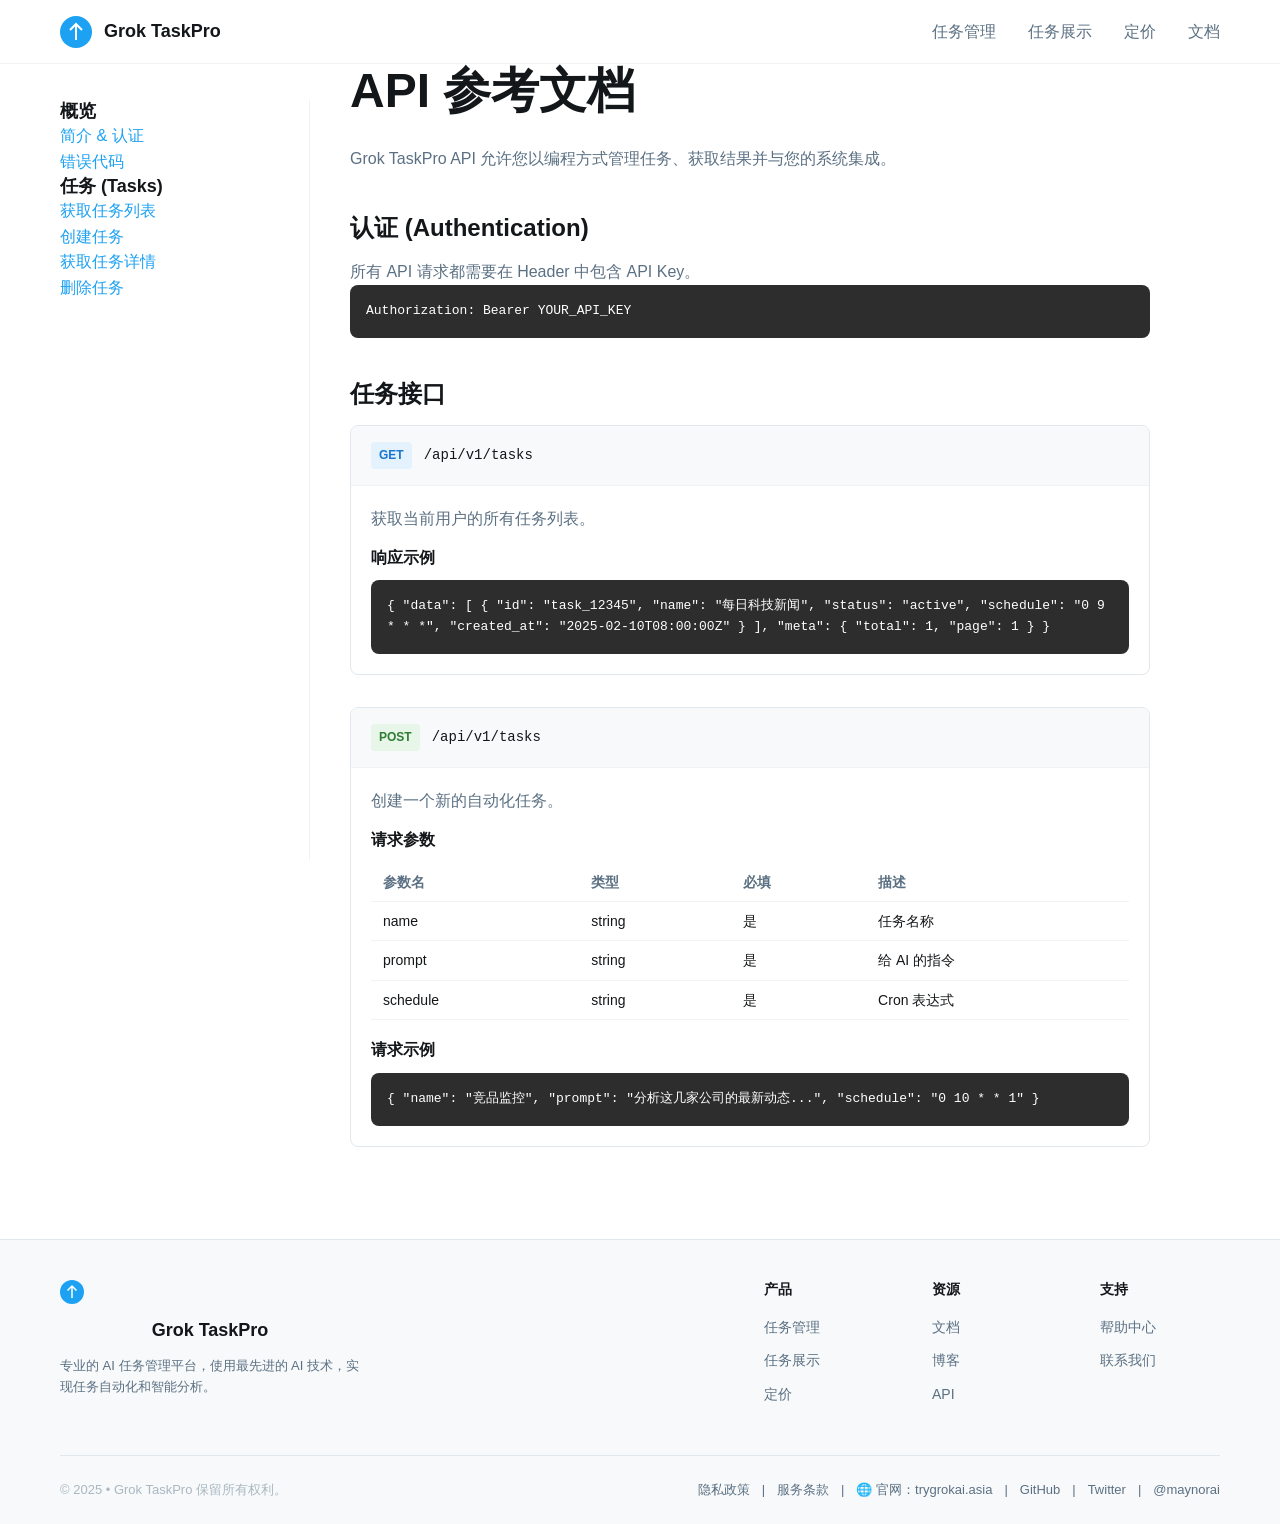
==== zh/api-docs.html @ 635ac15b "Initial commit: Grok TaskPro web platform Add complete frontend for AI-driven task automation platfo" ====
<!DOCTYPE html>
<html lang="zh">
<head>
    <meta charset="UTF-8">
    <meta name="viewport" content="width=device-width, initial-scale=1.0">
    <meta name="description" content="API 文档 - Grok TaskPro">
    <title>API 文档 | Grok TaskPro</title>
    <link rel="icon" type="image/svg+xml" href="/favicon.svg">
    <link rel="stylesheet" href="../styles.css">
    <style>
        .api-section {
            padding: 60px 0;
            background-color: var(--bg-primary);
            min-height: 80vh;
        }

        .api-container {
            display: flex;
            gap: 40px;
        }

        .api-sidebar {
            width: 250px;
            flex-shrink: 0;
            position: sticky;
            top: 100px;
            height: calc(100vh - 140px);
            overflow-y: auto;
            border-right: 1px solid var(--border-light);
            padding-right: 20px;
        }

        .api-content {
            flex: 1;
            max-width: 800px;
        }

        .endpoint-card {
            border: 1px solid var(--border-color);
            border-radius: var(--radius-md);
            margin-bottom: 32px;
            overflow: hidden;
        }

        .endpoint-header {
            background-color: var(--bg-secondary);
            padding: 16px 20px;
            display: flex;
            align-items: center;
            gap: 12px;
            border-bottom: 1px solid var(--border-light);
        }

        .method {
            font-size: 12px;
            font-weight: 700;
            padding: 4px 8px;
            border-radius: 4px;
            text-transform: uppercase;
        }

        .method.get { background-color: #e3f2fd; color: #1976d2; }
        .method.post { background-color: #e8f5e9; color: #2e7d32; }
        .method.delete { background-color: #ffebee; color: #c62828; }

        .path {
            font-family: monospace;
            font-size: 14px;
            color: var(--text-primary);
        }

        .endpoint-body {
            padding: 20px;
        }

        .endpoint-desc {
            margin-bottom: 16px;
            color: var(--text-secondary);
        }

        .param-table {
            width: 100%;
            border-collapse: collapse;
            margin-bottom: 20px;
        }

        .param-table th, .param-table td {
            text-align: left;
            padding: 8px 12px;
            border-bottom: 1px solid var(--border-light);
            font-size: 14px;
        }

        .param-table th {
            color: var(--text-secondary);
            font-weight: 600;
        }

        .code-block {
            background-color: #2d2d2d;
            color: #fff;
            padding: 16px;
            border-radius: var(--radius-md);
            font-family: monospace;
            font-size: 13px;
            overflow-x: auto;
        }

        h1 { margin-bottom: 24px; }
        h2 { margin-top: 40px; margin-bottom: 16px; font-size: 24px; }
        h3 { margin-bottom: 12px; font-size: 16px; }

        @media (max-width: 768px) {
            .api-container { flex-direction: column; }
            .api-sidebar { width: 100%; height: auto; border-right: none; border-bottom: 1px solid var(--border-light); padding-bottom: 20px; }
        }
    </style>
</head>
<body>
    <!-- Header -->
    <header class="header">
        <div class="container header-container">
            <a href="/zh" class="logo-link">
                <div class="logo">
                    <svg width="32" height="32" viewBox="0 0 32 32" fill="none">
                        <circle cx="16" cy="16" r="16" fill="#1DA1F2"/>
                        <path d="M16 8v16M10 14l6-6 6 6" stroke="white" stroke-width="2" stroke-cap="round"/>
                    </svg>
                    <span class="logo-text">Grok TaskPro</span>
                </div>
            </a>
            <button class="menu-btn" aria-label="菜单">
                <span></span>
                <span></span>
                <span></span>
            </button>
            <nav class="nav">
                <ul class="nav-list">
                    <li><a href="/zh/grok-tasks.html" class="nav-link">任务管理</a></li>
                    <li><a href="/zh/showcase.html" class="nav-link">任务展示</a></li>
                    <li><a href="/zh/pricing.html" class="nav-link">定价</a></li>
                    <li><a href="/zh/docs.html" class="nav-link">文档</a></li>
                </ul>
            </nav>
        </div>
    </header>

    <main>
        <section class="api-section">
            <div class="container api-container">
                <aside class="api-sidebar">
                    <div class="docs-menu-group">
                        <h4 class="docs-menu-title">概览</h4>
                        <ul class="docs-menu">
                            <li><a href="#" class="active">简介 & 认证</a></li>
                            <li><a href="#">错误代码</a></li>
                        </ul>
                    </div>
                    <div class="docs-menu-group">
                        <h4 class="docs-menu-title">任务 (Tasks)</h4>
                        <ul class="docs-menu">
                            <li><a href="#">获取任务列表</a></li>
                            <li><a href="#">创建任务</a></li>
                            <li><a href="#">获取任务详情</a></li>
                            <li><a href="#">删除任务</a></li>
                        </ul>
                    </div>
                </aside>

                <div class="api-content">
                    <h1>API 参考文档</h1>
                    <p>Grok TaskPro API 允许您以编程方式管理任务、获取结果并与您的系统集成。</p>

                    <h2>认证 (Authentication)</h2>
                    <p>所有 API 请求都需要在 Header 中包含 API Key。</p>
                    <div class="code-block">Authorization: Bearer YOUR_API_KEY</div>

                    <h2>任务接口</h2>

                    <!-- GET /tasks -->
                    <div class="endpoint-card">
                        <div class="endpoint-header">
                            <span class="method get">GET</span>
                            <span class="path">/api/v1/tasks</span>
                        </div>
                        <div class="endpoint-body">
                            <p class="endpoint-desc">获取当前用户的所有任务列表。</p>

                            <h3>响应示例</h3>
                            <div class="code-block">
{
  "data": [
    {
      "id": "task_12345",
      "name": "每日科技新闻",
      "status": "active",
      "schedule": "0 9 * * *",
      "created_at": "2025-02-10T08:00:00Z"
    }
  ],
  "meta": {
    "total": 1,
    "page": 1
  }
}
                            </div>
                        </div>
                    </div>

                    <!-- POST /tasks -->
                    <div class="endpoint-card">
                        <div class="endpoint-header">
                            <span class="method post">POST</span>
                            <span class="path">/api/v1/tasks</span>
                        </div>
                        <div class="endpoint-body">
                            <p class="endpoint-desc">创建一个新的自动化任务。</p>

                            <h3>请求参数</h3>
                            <table class="param-table">
                                <thead>
                                    <tr>
                                        <th>参数名</th>
                                        <th>类型</th>
                                        <th>必填</th>
                                        <th>描述</th>
                                    </tr>
                                </thead>
                                <tbody>
                                    <tr>
                                        <td>name</td>
                                        <td>string</td>
                                        <td>是</td>
                                        <td>任务名称</td>
                                    </tr>
                                    <tr>
                                        <td>prompt</td>
                                        <td>string</td>
                                        <td>是</td>
                                        <td>给 AI 的指令</td>
                                    </tr>
                                    <tr>
                                        <td>schedule</td>
                                        <td>string</td>
                                        <td>是</td>
                                        <td>Cron 表达式</td>
                                    </tr>
                                </tbody>
                            </table>

                            <h3>请求示例</h3>
                            <div class="code-block">
{
  "name": "竞品监控",
  "prompt": "分析这几家公司的最新动态...",
  "schedule": "0 10 * * 1"
}
                            </div>
                        </div>
                    </div>

                </div>
            </div>
        </section>
    </main>

    <!-- Footer -->
    <footer class="footer">
        <div class="container footer-container">
            <div class="footer-content">
                <div class="footer-logo">
                    <svg width="24" height="24" viewBox="0 0 32 32" fill="none">
                        <circle cx="16" cy="16" r="16" fill="#1DA1F2"/>
                        <path d="M16 8v16M10 14l6-6 6 6" stroke="white" stroke-width="2" stroke-cap="round"/>
                    </svg>
                    <span>Grok TaskPro</span>
                    <p>专业的 AI 任务管理平台，使用最先进的 AI 技术，实现任务自动化和智能分析。</p>
                </div>

                <div class="footer-links">
                    <div class="footer-links-group">
                        <h4 class="footer-links-title">产品</h4>
                        <ul class="footer-links-list">
                            <li><a href="/zh/grok-tasks.html">任务管理</a></li>
                            <li><a href="/zh/showcase.html">任务展示</a></li>
                            <li><a href="/zh/pricing.html">定价</a></li>
                        </ul>
                    </div>

                    <div class="footer-links-group">
                        <h4 class="footer-links-title">资源</h4>
                        <ul class="footer-links-list">
                            <li><a href="/zh/docs.html">文档</a></li>
                            <li><a href="/zh/posts.html">博客</a></li>
                            <li><a href="/zh/api-docs.html">API</a></li>
                        </ul>
                    </div>

                    <div class="footer-links-group">
                        <h4 class="footer-links-title">支持</h4>
                        <ul class="footer-links-list">
                            <li><a href="/zh/help.html">帮助中心</a></li>
                            <li><a href="/zh/contact.html">联系我们</a></li>
                        </ul>
                    </div>
                </div>
            </div>

            <div class="footer-bottom">
                <p>© 2025 • Grok TaskPro 保留所有权利。</p>
                <div class="footer-bottom-links">
                    <a href="https://trygrokai.asia/privacy-policy">隐私政策</a>
                    <span>|</span>
                    <a href="https://trygrokai.asia/terms-of-service">服务条款</a>
                    <span>|</span>
                    <a href="https://trygrokai.asia/">🌐 官网：trygrokai.asia</a>
                    <span>|</span>
                    <a href="https://github.com/xianyu110/grok-task" target="_blank">GitHub</a>
                    <span>|</span>
                    <a href="https://x.com/Nikitka_aktikiN" target="_blank">Twitter</a>
                    <span>|</span>
                    <a href="https://link3.cc/maynorai" target="_blank">@maynorai</a>
                </div>
            </div>
        </div>
    </footer>

    <script src="../script.js"></script>
</body>
</html>
---- styles.css ----
/* ===== CSS Variables ===== */
:root {
    --primary-color: #1DA1F2;
    --primary-dark: #0a8cd8;
    --primary-light: #e8f5fe;
    --secondary-color: #14171a;
    --text-primary: #14171a;
    --text-secondary: #5b7083;
    --text-muted: #aab8c2;
    --bg-primary: #ffffff;
    --bg-secondary: #f7f9fa;
    --bg-tertiary: #eef1f3;
    --border-color: #e1e8ed;
    --border-light: #eff3f4;
    --success-color: #17bf63;
    --warning-color: #ffad1f;
    --danger-color: #e0245e;
    --shadow-sm: 0 1px 3px rgba(0, 0, 0, 0.08);
    --shadow-md: 0 4px 12px rgba(0, 0, 0, 0.1);
    --shadow-lg: 0 8px 24px rgba(0, 0, 0, 0.12);
    --radius-sm: 4px;
    --radius-md: 8px;
    --radius-lg: 12px;
    --radius-xl: 16px;
    --font-family: -apple-system, BlinkMacSystemFont, "Segoe UI", Roboto, "Helvetica Neue", Arial, sans-serif;
    --max-width: 1200px;
    --header-height: 64px;
}

/* ===== Reset & Base ===== */
* {
    margin: 0;
    padding: 0;
    box-sizing: border-box;
}

html {
    scroll-behavior: smooth;
}

body {
    font-family: var(--font-family);
    color: var(--text-primary);
    background-color: var(--bg-primary);
    line-height: 1.6;
}

.container {
    width: 100%;
    max-width: var(--max-width);
    margin: 0 auto;
    padding: 0 20px;
}

/* ===== Typography ===== */
h1, h2, h3, h4, h5, h6 {
    font-weight: 700;
    line-height: 1.3;
}

h1 { font-size: 48px; }
h2 { font-size: 36px; }
h3 { font-size: 24px; }
h4 { font-size: 18px; }
h5 { font-size: 16px; }
h6 { font-size: 14px; }

p {
    color: var(--text-secondary);
}

a {
    color: var(--primary-color);
    text-decoration: none;
    transition: color 0.2s;
}

a:hover {
    color: var(--primary-dark);
}

/* ===== Button Styles ===== */
.btn {
    display: inline-flex;
    align-items: center;
    justify-content: center;
    padding: 10px 24px;
    font-size: 15px;
    font-weight: 600;
    border-radius: var(--radius-md);
    border: none;
    cursor: pointer;
    transition: all 0.2s;
    text-decoration: none;
}

.btn-primary {
    background-color: var(--primary-color);
    color: white;
}

.btn-primary:hover {
    background-color: var(--primary-dark);
    color: white;
}

.btn-primary:disabled {
    background-color: var(--text-muted);
    cursor: not-allowed;
}

.btn-outline {
    background-color: transparent;
    color: var(--primary-color);
    border: 2px solid var(--primary-color);
}

.btn-outline:hover {
    background-color: var(--primary-light);
    color: var(--primary-dark);
}

/* Button link styles for hero section */
.btn-primary-link,
.btn-outline-link {
    text-decoration: none;
    display: inline-block;
}

.btn-primary-link button {
    background-color: var(--primary-color);
    color: white;
    padding: 12px 28px;
    font-size: 16px;
    font-weight: 600;
    border: none;
    border-radius: var(--radius-md);
    cursor: pointer;
    transition: background-color 0.2s;
}

.btn-primary-link button:hover {
    background-color: var(--primary-dark);
}

.btn-outline-link button {
    background-color: transparent;
    color: var(--primary-color);
    padding: 12px 28px;
    font-size: 16px;
    font-weight: 600;
    border: 2px solid var(--primary-color);
    border-radius: var(--radius-md);
    cursor: pointer;
    transition: background-color 0.2s, color 0.2s;
}

.btn-outline-link button:hover {
    background-color: var(--primary-light);
    color: var(--primary-dark);
}

.btn-sm {
    padding: 6px 14px;
    font-size: 14px;
}

.btn-block {
    width: 100%;
}

.btn-execute {
    background-color: var(--success-color);
    color: white;
}

.btn-execute:hover {
    background-color: #149e52;
}

.btn-edit {
    background-color: var(--primary-color);
    color: white;
}

.btn-edit:hover {
    background-color: var(--primary-dark);
}

.btn-history {
    background-color: var(--warning-color);
    color: white;
}

.btn-history:hover {
    background-color: #e6a01c;
}

.btn-more {
    background-color: var(--bg-tertiary);
    color: var(--text-secondary);
}

.btn-more:hover {
    background-color: var(--border-color);
}

.btn-page {
    padding: 6px 16px;
    background-color: var(--bg-secondary);
    color: var(--text-secondary);
    border: 1px solid var(--border-color);
}

.btn-page:hover:not(:disabled) {
    background-color: var(--bg-tertiary);
    color: var(--text-primary);
}

.btn-page:disabled {
    opacity: 0.5;
    cursor: not-allowed;
}

/* ===== Header ===== */
.header {
    position: fixed;
    top: 0;
    left: 0;
    right: 0;
    height: var(--header-height);
    background-color: var(--bg-primary);
    border-bottom: 1px solid var(--border-light);
    z-index: 1000;
}

.header-container {
    display: flex;
    align-items: center;
    justify-content: space-between;
    height: 100%;
}

.logo-link {
    display: flex;
    align-items: center;
}

.logo {
    display: flex;
    align-items: center;
    gap: 12px;
}

.logo-text {
    font-size: 18px;
    font-weight: 700;
    color: var(--text-primary);
}

.menu-btn {
    display: none;
    flex-direction: column;
    gap: 5px;
    background: none;
    border: none;
    cursor: pointer;
    padding: 5px;
}

.menu-btn span {
    width: 20px;
    height: 2px;
    background-color: var(--text-primary);
    transition: all 0.3s;
}

.nav {
    display: flex;
}

.nav-list {
    display: flex;
    list-style: none;
    gap: 32px;
}

.nav-link {
    color: var(--text-secondary);
    font-weight: 500;
    transition: color 0.2s;
}

.nav-link:hover {
    color: var(--primary-color);
}

/* ===== Hero Section ===== */
.hero {
    padding-top: calc(var(--header-height) + 60px);
    padding-bottom: 80px;
    background: linear-gradient(180deg, var(--bg-secondary) 0%, var(--bg-primary) 100%);
}

.hero-container {
    text-align: center;
}

.hero-title {
    font-size: 56px;
    margin-bottom: 24px;
    color: var(--text-primary);
}

.hero-subtitle {
    font-size: 18px;
    color: var(--text-secondary);
    max-width: 700px;
    margin: 0 auto 32px;
}

.hero-buttons {
    display: flex;
    gap: 16px;
    justify-content: center;
    margin-bottom: 60px;
}

/* ===== Feature Cards (Hero) ===== */
.hero-features {
    display: grid;
    grid-template-columns: repeat(3, 1fr);
    gap: 24px;
    margin-bottom: 48px;
}

.feature-card {
    background-color: var(--bg-primary);
    padding: 24px;
    border-radius: var(--radius-lg);
    box-shadow: var(--shadow-sm);
    text-align: left;
}

.feature-icon {
    font-size: 32px;
    margin-bottom: 12px;
}

.feature-title {
    font-size: 18px;
    margin-bottom: 8px;
    color: var(--text-primary);
}

.feature-desc {
    color: var(--text-secondary);
    font-size: 14px;
}

/* ===== Guest Notice ===== */
.guest-notice {
    display: inline-flex;
    align-items: center;
    gap: 8px;
    padding: 12px 20px;
    background-color: var(--primary-light);
    color: var(--text-primary);
    border-radius: var(--radius-md);
    margin-bottom: 24px;
    font-size: 14px;
}

.guest-notice-text {
    color: var(--text-primary);
}

.remaining-count {
    font-weight: 700;
    font-size: 18px;
    color: var(--primary-color);
    margin: 0 4px;
}

.guest-notice-link {
    color: var(--primary-color);
    text-decoration: none;
    font-weight: 600;
    margin-left: 4px;
}

.guest-notice-link:hover {
    text-decoration: underline;
    color: var(--primary-dark);
}

/* Legacy guest notice styles - kept for compatibility */
.guest-text {
    color: white;
}

.guest-count {
    font-weight: 700;
    font-size: 18px;
}

.auth-link {
    color: white;
    text-decoration: underline;
    margin-left: 8px;
}

/* ===== Task Form Section ===== */
.task-form-section,
.task-list-section {
    background-color: var(--bg-primary);
    border-radius: var(--radius-lg);
    padding: 32px;
    box-shadow: var(--shadow-md);
    margin-bottom: 48px;
}

.section-title {
    font-size: 28px;
    margin-bottom: 12px;
    color: var(--text-primary);
}

.section-desc {
    color: var(--text-secondary);
    margin-bottom: 24px;
}

/* ===== Page Header ===== */
.page-header {
    display: flex;
    align-items: center;
    justify-content: space-between;
    margin-bottom: 24px;
    flex-wrap: wrap;
    gap: 16px;
}

.page-title {
    font-size: 28px;
    font-weight: 600;
    color: var(--text-primary);
    margin: 0;
}

.header-actions {
    display: flex;
    align-items: center;
    gap: 16px;
}

.task-count {
    font-size: 16px;
    color: var(--text-secondary);
    font-weight: 500;
}

/* ===== Form Styles ===== */
.task-form {
    display: flex;
    flex-direction: column;
    gap: 20px;
}

.form-group {
    display: flex;
    flex-direction: column;
    gap: 8px;
}

.form-group label {
    font-weight: 500;
    font-size: 14px;
    color: var(--text-primary);
}

.required {
    color: var(--danger-color);
}

.form-group input[type="text"],
.form-group select,
.form-group textarea {
    padding: 12px 16px;
    border: 1px solid var(--border-color);
    border-radius: var(--radius-md);
    font-size: 15px;
    font-family: inherit;
    transition: border-color 0.2s;
}

.form-group input[type="text"]:focus,
.form-group select:focus,
.form-group textarea:focus {
    outline: none;
    border-color: var(--primary-color);
}

.form-group input[type="text"].invalid,
.form-group textarea.invalid {
    border-color: var(--danger-color);
}

.select-wrapper {
    position: relative;
}

.select-wrapper::after {
    content: '▼';
    position: absolute;
    right: 16px;
    top: 50%;
    transform: translateY(-50%);
    font-size: 10px;
    color: var(--text-muted);
    pointer-events: none;
}

.form-group select {
    appearance: none;
    width: 100%;
    cursor: pointer;
}

.prompt-wrapper {
    position: relative;
}

.prompt-wrapper textarea {
    width: 100%;
    resize: vertical;
    min-height: 120px;
}

.btn-optimize {
    position: absolute;
    top: 8px;
    right: 8px;
    padding: 6px 12px;
    font-size: 12px;
    background-color: var(--primary-light);
    color: var(--primary-color);
    border: none;
    border-radius: var(--radius-sm);
    cursor: pointer;
}

.btn-optimize:hover:not(:disabled) {
    background-color: #d6eafa;
}

.btn-optimize:disabled {
    opacity: 0.5;
    cursor: not-allowed;
}

.form-hint {
    font-size: 12px;
    color: var(--text-muted);
    margin-top: 4px;
}

.form-actions {
    display: flex;
    justify-content: flex-end;
}

.form-bottom-actions {
    display: flex;
    gap: 12px;
    justify-content: flex-end;
    margin-top: 8px;
}

.loading-indicator {
    text-align: center;
    color: var(--text-secondary);
    font-size: 14px;
    padding: 20px;
}

/* ===== Showcase Section ===== */
.showcase-section {
    padding: 80px 0;
    background-color: var(--bg-secondary);
    text-align: center;
}

.showcase-section .section-desc {
    max-width: 600px;
    margin: 0 auto 24px;
}

/* Showcase Grid */
.showcase-grid {
    display: grid;
    grid-template-columns: repeat(auto-fill, minmax(320px, 1fr));
    gap: 24px;
    margin-top: 32px;
}

/* Showcase Loading */
.showcase-loading {
    display: flex;
    flex-direction: column;
    align-items: center;
    justify-content: center;
    padding: 60px 40px;
    color: var(--text-secondary);
}

.loading-spinner {
    width: 40px;
    height: 40px;
    border: 3px solid var(--border-color);
    border-top-color: var(--primary-color);
    border-radius: 50%;
    animation: spin 1s linear infinite;
    margin-bottom: 16px;
}

@keyframes spin {
    to { transform: rotate(360deg); }
}

.showcase-loading p {
    margin: 0;
}

/* Showcase Cards */
.showcase-card {
    background-color: var(--bg-primary);
    border-radius: var(--radius-lg);
    padding: 20px;
    box-shadow: var(--shadow-sm);
    text-align: left;
    transition: transform 0.2s, box-shadow 0.2s;
}

.showcase-card:hover {
    transform: translateY(-4px);
    box-shadow: var(--shadow-md);
}

.showcase-header {
    display: flex;
    justify-content: space-between;
    align-items: center;
    margin-bottom: 16px;
}

.showcase-user {
    display: flex;
    align-items: center;
    gap: 12px;
}

.user-avatar {
    width: 36px;
    height: 36px;
    background: linear-gradient(135deg, var(--primary-color), var(--accent-color));
    border-radius: 50%;
}

.user-info {
    display: flex;
    flex-direction: column;
}

.user-name {
    font-size: 14px;
    font-weight: 500;
    color: var(--text-primary);
}

.task-date {
    font-size: 12px;
    color: var(--text-muted);
}

.task-template {
    font-size: 12px;
    padding: 4px 10px;
    background-color: var(--bg-secondary);
    color: var(--text-secondary);
    border-radius: 12px;
}

.showcase-title {
    font-size: 16px;
    font-weight: 600;
    margin: 0 0 12px 0;
    color: var(--text-primary);
    line-height: 1.5;
}

.showcase-preview {
    font-size: 14px;
    color: var(--text-secondary);
    line-height: 1.6;
    margin: 0 0 16px 0;
    display: -webkit-box;
    -webkit-line-clamp: 3;
    -webkit-box-orient: vertical;
    overflow: hidden;
}

.showcase-tags {
    display: flex;
    flex-wrap: wrap;
    gap: 8px;
    margin: 16px 0;
}

.tag {
    font-size: 12px;
    padding: 4px 10px;
    background-color: var(--primary-light);
    color: var(--primary-color);
    border-radius: 12px;
}

.showcase-footer {
    display: flex;
    justify-content: space-between;
    align-items: center;
    padding-top: 16px;
    border-top: 1px solid var(--border-light);
    margin-top: 16px;
}

.view-count {
    font-size: 12px;
    color: var(--text-muted);
}

.btn-link {
    font-size: 14px;
    color: var(--primary-color);
    text-decoration: none;
    font-weight: 500;
    transition: opacity 0.2s;
}

.btn-link:hover {
    opacity: 0.8;
    text-decoration: underline;
}

/* Showcase Empty */
.showcase-empty {
    text-align: center;
    padding: 60px 40px;
}

.empty-icon {
    font-size: 48px;
    margin-bottom: 16px;
}

.showcase-empty h3 {
    margin: 0 0 8px 0;
    color: var(--text-primary);
}

.showcase-empty p {
    color: var(--text-secondary);
    margin: 0 0 24px 0;
}

/* ===== Task List ===== */
.task-list-header {
    display: flex;
    justify-content: space-between;
    align-items: center;
    margin-bottom: 24px;
}

.task-count {
    color: var(--text-secondary);
    font-weight: normal;
}

.task-list-info {
    display: flex;
    gap: 20px;
    font-size: 13px;
    color: var(--text-secondary);
}

/* ===== Task Filters ===== */
.task-filters {
    display: flex;
    justify-content: space-between;
    align-items: center;
    margin-bottom: 24px;
    flex-wrap: wrap;
    gap: 16px;
}

.search-box input {
    min-width: 300px;
    flex: 1;
    padding: 10px 14px;
    font-size: 14px;
}

.filter-selects {
    display: flex;
    gap: 8px;
}

.filter-selects select {
    min-width: 140px;
}

/* ===== Task Status Summary ===== */
.task-status-summary {
    display: flex;
    gap: 24px;
    margin-bottom: 16px;
    font-size: 14px;
    color: var(--text-secondary);
    padding: 12px 16px;
    background-color: var(--bg-secondary);
    border-radius: var(--radius-md);
}

.task-status-summary strong {
    color: var(--text-primary);
}

/* ===== Task List Table ===== */
.task-list-table {
    background-color: var(--bg-primary);
    border-radius: var(--radius-lg);
    overflow: hidden;
    border: 1px solid var(--border-light);
}

.task-table-header {
    display: flex;
    align-items: center;
    padding: 16px;
    background-color: var(--bg-secondary);
    border-bottom: 1px solid var(--border-light);
}

.task-checkbox {
    display: flex;
    align-items: center;
    gap: 8px;
    font-size: 14px;
    cursor: pointer;
}

.task-checkbox input[type="checkbox"] {
    width: 18px;
    height: 18px;
    cursor: pointer;
}

.task-list {
    display: flex;
    flex-direction: column;
}

.task-row {
    display: grid;
    grid-template-columns: 40px 2fr 80px 120px 360px;
    align-items: center;
    gap: 16px;
    padding: 16px;
    border-bottom: 1px solid var(--border-light);
    transition: background-color 0.2s;
}

.task-row:last-child {
    border-bottom: none;
}

.task-row:hover {
    background-color: var(--bg-secondary);
}

.task-row-checkbox input[type="checkbox"] {
    width: 18px;
    height: 18px;
    cursor: pointer;
}

.task-name {
    font-size: 14px;
    font-weight: 600;
    color: var(--text-primary);
    margin: 0 0 4px 0;
}

.task-desc {
    font-size: 12px;
    color: var(--text-secondary);
    margin: 0;
}

.task-cron {
    font-size: 12px;
    color: var(--text-muted);
    font-family: 'Courier New', monospace;
    background-color: var(--bg-secondary);
    padding: 4px 8px;
    border-radius: var(--radius-sm);
}

.task-actions {
    display: flex;
    gap: 6px;
}

.task-actions .btn {
    padding: 6px 12px;
    font-size: 12px;
    border: 1px solid var(--border-color);
    background-color: transparent;
    color: var(--text-secondary);
    border-radius: var(--radius-sm);
    cursor: pointer;
    transition: all 0.2s;
}

.task-actions .btn-execute {
    background-color: var(--primary-color);
    color: white;
    border-color: var(--primary-color);
}

.task-actions .btn-execute:hover {
    background-color: var(--primary-dark);
    border-color: var(--primary-dark);
}

.task-actions .btn:hover:not(.btn-execute) {
    background-color: var(--bg-primary);
    color: var(--text-primary);
}

.task-actions .btn-more {
    width: 32px;
    padding: 6px;
    font-size: 16px;
}

/* ===== Pagination Controls ===== */
.pagination-controls {
    display: flex;
    justify-content: space-between;
    align-items: center;
    margin-top: 20px;
    padding-top: 20px;
    border-top: 1px solid var(--border-light);
}

.items-per-page {
    display: flex;
    align-items: center;
    gap: 8px;
    font-size: 14px;
    color: var(--text-secondary);
}

.items-per-page select {
    padding: 6px 12px;
    font-size: 14px;
    border: 1px solid var(--border-color);
    background-color: var(--bg-primary);
    border-radius: var(--radius-sm);
    cursor: pointer;
}

.items-per-page strong {
    color: var(--text-primary);
}

.pagination-buttons {
    display: flex;
    align-items: center;
    gap: 12px;
}

.page-info {
    font-size: 14px;
    color: var(--text-secondary);
}

.page-info strong {
    color: var(--text-primary);
}

.page-btn {
    padding: 8px 16px;
    border: 1px solid var(--border-color);
    background-color: var(--bg-primary);
    color: var(--text-primary);
    border-radius: var(--radius-sm);
    font-size: 14px;
    cursor: pointer;
    transition: all 0.2s;
}

.page-btn:hover:not(:disabled) {
    background-color: var(--primary-color);
    color: white;
    border-color: var(--primary-color);
}

.page-btn:disabled {
    opacity: 0.4;
    cursor: not-allowed;
}

/* ===== Legacy Task Item Styles (kept for compatibility) ===== */
.task-item {
    display: flex;
    align-items: center;
    padding: 20px;
    border-bottom: 1px solid var(--border-light);
}

.task-item:last-child {
    border-bottom: none;
}

.task-checkbox {
    padding-right: 16px;
}

.task-checkbox input {
    width: 18px;
    height: 18px;
    cursor: pointer;
}

.task-info {
    flex: 1;
    padding-right: 20px;
}

.task-name {
    font-size: 16px;
    font-weight: 600;
    margin-bottom: 4px;
    color: var(--text-primary);
}

.task-desc {
    font-size: 13px;
    color: var(--text-secondary);
    margin-bottom: 8px;
}

/* ===== Legacy Pagination (kept for compatibility) ===== */
.pagination-legacy {
    display: flex;
    justify-content: space-between;
    align-items: center;
    margin-top: 20px;
    padding-top: 20px;
    border-top: 1px solid var(--border-light);
}

.pagination-info {
    font-size: 14px;
    color: var(--text-secondary);
}

.pagination-buttons {
    display: flex;
    align-items: center;
    gap: 8px;
}

.page-info {
    font-size: 14px;
    color: var(--text-secondary);
}

/* ===== Features Section ===== */
.features-section {
    padding: 80px 0;
    background-color: var(--bg-primary);
}

.features-section .container {
    text-align: center;
}

.features-grid {
    display: grid;
    grid-template-columns: repeat(3, 1fr);
    gap: 32px;
    margin-top: 48px;
}

.feature-item {
    text-align: left;
    padding: 24px;
    background-color: var(--bg-secondary);
    border-radius: var(--radius-lg);
}

.feature-large-icon {
    font-size: 40px;
    margin-bottom: 16px;
}

.feature-item-title {
    font-size: 20px;
    margin-bottom: 12px;
    color: var(--text-primary);
}

.feature-item-desc {
    color: var(--text-secondary);
    font-size: 14px;
    line-height: 1.7;
}

/* ===== Why Choose Section ===== */
.why-choose-section {
    padding: 80px 0;
    background: linear-gradient(135deg, var(--primary-color) 0%, var(--primary-dark) 100%);
    color: white;
}

.why-choose-section .section-title,
.why-choose-section .section-desc {
    color: white;
}

.why-choose-section .section-desc {
    opacity: 0.9;
}

.why-choose-grid {
    display: grid;
    grid-template-columns: repeat(3, 1fr);
    gap: 40px;
    margin-top: 48px;
}

.why-choose-item {
    text-align: center;
}

.why-title {
    font-size: 24px;
    font-weight: 700;
    margin-bottom: 8px;
}

.why-desc {
    font-size: 14px;
    opacity: 0.9;
}

/* ===== Pricing Section ===== */
.pricing-section {
    padding: 60px 0;
    background-color: var(--bg-secondary);
}

.pricing-section .container {
    text-align: center;
}

.pricing-section .section-desc {
    max-width: 600px;
    margin: 0 auto 32px;
}

/* Billing Toggle */
.billing-toggle {
    display: flex;
    justify-content: center;
    gap: 8px;
    margin: 32px 0 48px;
    flex-wrap: wrap;
}

.billing-option {
    position: relative;
}

.billing-option input[type="radio"] {
    display: none;
}

.billing-label {
    display: flex;
    flex-direction: column;
    align-items: center;
    padding: 16px 20px;
    border: 2px solid var(--border-color);
    border-radius: var(--radius-md);
    cursor: pointer;
    transition: all 0.2s;
    min-width: 100px;
}

.billing-label .billing-subtitle {
    font-size: 12px;
    color: var(--text-muted);
    margin-bottom: 4px;
}

.billing-label .billing-title {
    font-size: 16px;
    font-weight: 600;
    color: var(--text-primary);
}

.billing-option input[type="radio"]:checked + .billing-label {
    border-color: var(--primary-color);
    background-color: var(--primary-light);
}

.billing-option input[type="radio"]:checked + .billing-label .billing-title {
    color: var(--primary-color);
}

/* Pricing Cards */
.pricing-cards {
    display: grid;
    grid-template-columns: repeat(auto-fit, minmax(260px, 1fr));
    gap: 24px;
    margin-top: 0;
}

.pricing-grid {
    display: grid;
    grid-template-columns: repeat(3, 1fr);
    gap: 24px;
    margin-top: 48px;
}

.pricing-card {
    background-color: var(--bg-primary);
    border-radius: var(--radius-xl);
    padding: 32px 24px;
    box-shadow: var(--shadow-md);
    position: relative;
    transition: transform 0.2s, box-shadow 0.2s;
    text-align: left;
    display: flex;
    flex-direction: column;
}

.pricing-card:hover {
    transform: translateY(-4px);
    box-shadow: var(--shadow-lg);
}

.pricing-card.popular {
    border: 2px solid var(--primary-color);
}

.pricing-badge {
    position: absolute;
    top: -12px;
    left: 50%;
    transform: translateX(-50%);
    background-color: var(--primary-color);
    color: white;
    padding: 4px 16px;
    border-radius: 20px;
    font-size: 12px;
    font-weight: 600;
}

.plan-badge-top {
    position: absolute;
    top: 16px;
    right: 16px;
    background-color: var(--accent-color);
    color: white;
    padding: 4px 12px;
    border-radius: 20px;
    font-size: 12px;
    font-weight: 600;
}

.plan-name {
    font-size: 20px;
    font-weight: 600;
    color: var(--text-primary);
    margin: 0 0 16px 0;
}

.plan-price {
    display: flex;
    flex-direction: column;
    align-items: flex-start;
    margin-bottom: 8px;
}

.price-original {
    font-size: 14px;
    color: var(--text-muted);
    text-decoration: line-through;
    display: block;
}

.price-amount {
    font-size: 36px;
    font-weight: 700;
    color: var(--text-primary);
    line-height: 1.2;
}

.price-period {
    font-size: 14px;
    color: var(--text-secondary);
}

.plan-desc {
    font-size: 14px;
    color: var(--text-secondary);
    margin-bottom: 20px;
}

.plan-features {
    list-style: none;
    padding: 0;
    margin: 0 0 20px 0;
    flex: 1;
}

.plan-features li {
    font-size: 14px;
    color: var(--text-secondary);
    padding: 8px 0;
    display: flex;
    align-items: center;
    gap: 8px;
}

.plan-features li::before {
    content: '✓';
    color: var(--success-color);
    font-weight: bold;
    font-size: 12px;
}

.plan-target {
    font-size: 13px;
    color: var(--text-muted);
    margin-bottom: 20px;
}

.plan-badge {
    font-size: 12px;
    color: var(--accent-color);
    margin-bottom: 20px;
}

.plan-addon {
    margin: 16px 0;
}

.addon-title {
    font-size: 13px;
    color: var(--text-secondary);
    margin-bottom: 8px;
}

.plan-addon .plan-features li::before {
    content: '✨';
    color: var(--primary-color);
}

.pricing-header {
    margin-bottom: 24px;
}

.pricing-title {
    font-size: 20px;
    margin-bottom: 12px;
}

.pricing-price {
    font-size: 36px;
    font-weight: 700;
    color: var(--text-primary);
}

.pricing-period {
    color: var(--text-secondary);
    font-size: 14px;
}

.pricing-original {
    color: var(--text-muted);
    font-size: 14px;
    text-decoration: line-through;
    margin-top: 4px;
}

.pricing-features {
    margin-bottom: 24px;
}

.pricing-highlight {
    font-size: 14px;
    color: var(--text-primary);
    font-weight: 500;
}

.pricing-note {
    font-size: 12px;
    color: var(--text-muted);
    margin-bottom: 16px;
}

.feature-list {
    list-style: none;
    text-align: left;
}

.feature-item-check {
    padding: 8px 0;
    color: var(--text-secondary);
    font-size: 14px;
    position: relative;
    padding-left: 24px;
}

.feature-item-check::before {
    content: '✓';
    position: absolute;
    left: 0;
    color: var(--success-color);
    font-weight: bold;
}

/* ===== FAQ Section ===== */
.faq-section {
    padding: 80px 0;
    background-color: var(--bg-primary);
}

.faq-section .container {
    text-align: center;
}

.faq-list {
    max-width: 800px;
    margin: 48px auto 0;
    text-align: left;
}

.faq-item {
    border-bottom: 1px solid var(--border-light);
}

.faq-question {
    width: 100%;
    padding: 20px 0;
    background: none;
    border: none;
    cursor: pointer;
    font-size: 16px;
    font-weight: 500;
    color: var(--text-primary);
    text-align: left;
    display: flex;
    align-items: center;
    justify-content: space-between;
}

.faq-question span {
    font-weight: 600;
}

.faq-chevron {
    transition: transform 0.3s ease;
    flex-shrink: 0;
    margin-left: 16px;
}

.faq-item.active .faq-chevron {
    transform: rotate(180deg);
}

.faq-question:hover {
    color: var(--primary-color);
}

.faq-answer {
    max-height: 0;
    overflow: hidden;
    transition: max-height 0.3s ease-out;
}

.faq-item.active .faq-answer {
    max-height: 500px;
}

.faq-answer p {
    padding-bottom: 20px;
    color: var(--text-secondary);
    line-height: 1.7;
}

/* ===== Footer ===== */
.footer {
    background-color: var(--bg-secondary);
    padding: 40px 0 24px;
    border-top: 1px solid var(--border-color);
}

.footer-content {
    display: flex;
    justify-content: space-between;
    gap: 48px;
    margin-bottom: 40px;
}

.footer-logo {
    display: flex;
    flex-direction: column;
    gap: 12px;
    max-width: 300px;
}

.footer-logo span {
    font-size: 18px;
    font-weight: 700;
    align-self: center;
}

.footer-logo p {
    font-size: 13px;
    color: var(--text-secondary);
}

.footer-links {
    display: flex;
    gap: 48px;
}

.footer-links-group {
    min-width: 120px;
}

.footer-links-title {
    font-size: 14px;
    font-weight: 600;
    margin-bottom: 16px;
    color: var(--text-primary);
}

.footer-links-list {
    list-style: none;
}

.footer-links-list li {
    margin-bottom: 8px;
}

.footer-links-list a {
    color: var(--text-secondary);
    font-size: 14px;
}

.footer-links-list a:hover {
    color: var(--primary-color);
}

.footer-bottom {
    display: flex;
    justify-content: space-between;
    align-items: center;
    padding-top: 24px;
    border-top: 1px solid var(--border-color);
}

.footer-bottom p {
    font-size: 13px;
    color: var(--text-muted);
}

.footer-bottom-links {
    display: flex;
    align-items: center;
    gap: 12px;
    font-size: 13px;
    color: var(--text-secondary);
}

.footer-bottom-links a {
    color: var(--text-secondary);
}

.footer-product-hunt {
    margin-top: 16px;
    display: flex;
    justify-content: center;
}

.footer-product-hunt a {
    display: block;
}

.footer-product-hunt img {
    max-width: 250px;
    height: auto;
    display: block;
}

/* ===== Animations ===== */
.fade-in {
    opacity: 0;
    transform: translateY(20px);
    transition: opacity 0.6s ease-out, transform 0.6s ease-out;
}

.fade-in.visible {
    opacity: 1;
    transform: translateY(0);
}

.header {
    transition: background-color 0.3s ease, box-shadow 0.3s ease;
}

.header.scrolled {
    background-color: rgba(255, 255, 255, 0.98);
    box-shadow: var(--shadow-sm);
}

.task-checkbox input[type="checkbox"] {
    transition: all 0.2s ease;
    cursor: pointer;
}

.task-checkbox input[type="checkbox"]:checked {
    background-color: var(--primary-color);
    border-color: var(--primary-color);
}

.task-checkbox input[type="checkbox"]:checked::after {
    content: '✓';
    position: absolute;
    color: white;
    font-size: 12px;
    top: 50%;
    left: 50%;
    transform: translate(-50%, -50%);
}

.btn-execute:disabled,
.btn:not(.disabled):disabled {
    opacity: 0.5;
    cursor: not-allowed;
}

.faq-answer {
    max-height: 0;
    overflow: hidden;
    transition: max-height 0.3s ease-out;
}

.faq-item.active .faq-answer {
    max-height: 500px;
}

.faq-item.active .faq-question {
    color: var(--primary-color);
}

.menu-toggle {
    transition: all 0.3s ease;
}

.menu-toggle.active .menu-bar:nth-child(1) {
    transform: rotate(45deg) translate(5px, 5px);
}

.menu-toggle.active .menu-bar:nth-child(2) {
    opacity: 0;
}

.menu-toggle.active .menu-bar:nth-child(3) {
    transform: rotate(-45deg) translate(7px, -6px);
}

/* ===== Responsive Design ===== */
@media (max-width: 1024px) {
    :root {
        --max-width: 960px;
    }

    .hero-features,
    .features-grid {
        grid-template-columns: repeat(2, 1fr);
    }

    .pricing-grid {
        grid-template-columns: repeat(3, 1fr);
    }

    .footer-content {
        flex-direction: column;
        gap: 32px;
    }

    .footer-links {
        justify-content: center;
    }
}

@media (max-width: 768px) {
    :root {
        --max-width: 680px;
    }

    h1 { font-size: 40px; }
    h2 { font-size: 28px; }

    .menu-btn {
        display: flex;
    }

    .nav {
        position: absolute;
        top: var(--header-height);
        left: 0;
        right: 0;
        background-color: var(--bg-primary);
        border-bottom: 1px solid var(--border-color);
        padding: 16px;
        display: none;
    }

    .nav.active {
        display: block;
    }

    .nav-list {
        flex-direction: column;
        gap: 16px;
    }

    .hero-title {
        font-size: 36px;
    }

    .hero-buttons {
        flex-direction: column;
    }

    .hero-features {
        grid-template-columns: 1fr;
    }

    .task-list-header {
        flex-direction: column;
        align-items: flex-start;
        gap: 12px;
    }

    .task-list-info {
        flex-wrap: wrap;
        gap: 12px;
    }

    .task-item {
        flex-direction: column;
        align-items: flex-start;
        gap: 16px;
    }

    .task-checkbox {
        position: absolute;
        top: 20px;
        left: 20px;
    }

    .task-info {
        padding-left: 34px;
    }

    .task-actions {
        width: 100%;
        justify-content: flex-start;
        flex-wrap: wrap;
    }

    .features-grid {
        grid-template-columns: 1fr;
    }

    .why-choose-grid {
        grid-template-columns: 1fr;
    }

    .pricing-grid {
        grid-template-columns: 1fr;
        max-width: 400px;
        margin: 48px auto 0;
    }

    .footer-bottom {
        flex-direction: column;
        gap: 16px;
        text-align: center;
    }

    .footer-bottom-links {
        flex-wrap: wrap;
        justify-content: center;
    }
}

@media (max-width: 480px) {
    :root {
        --max-width: 100%;
    }

    .container {
        padding: 0 16px;
    }

    .hero {
        padding-top: calc(var(--header-height) + 32px);
        padding-bottom: 48px;
    }

    .hero-title {
        font-size: 28px;
    }

    .hero-subtitle {
        font-size: 16px;
    }

    .task-form-section,
    .task-list-section {
        padding: 20px;
    }

    .features-section,
    .why-choose-section,
    .pricing-section,
    .faq-section {
        padding: 48px 0;
    }
}
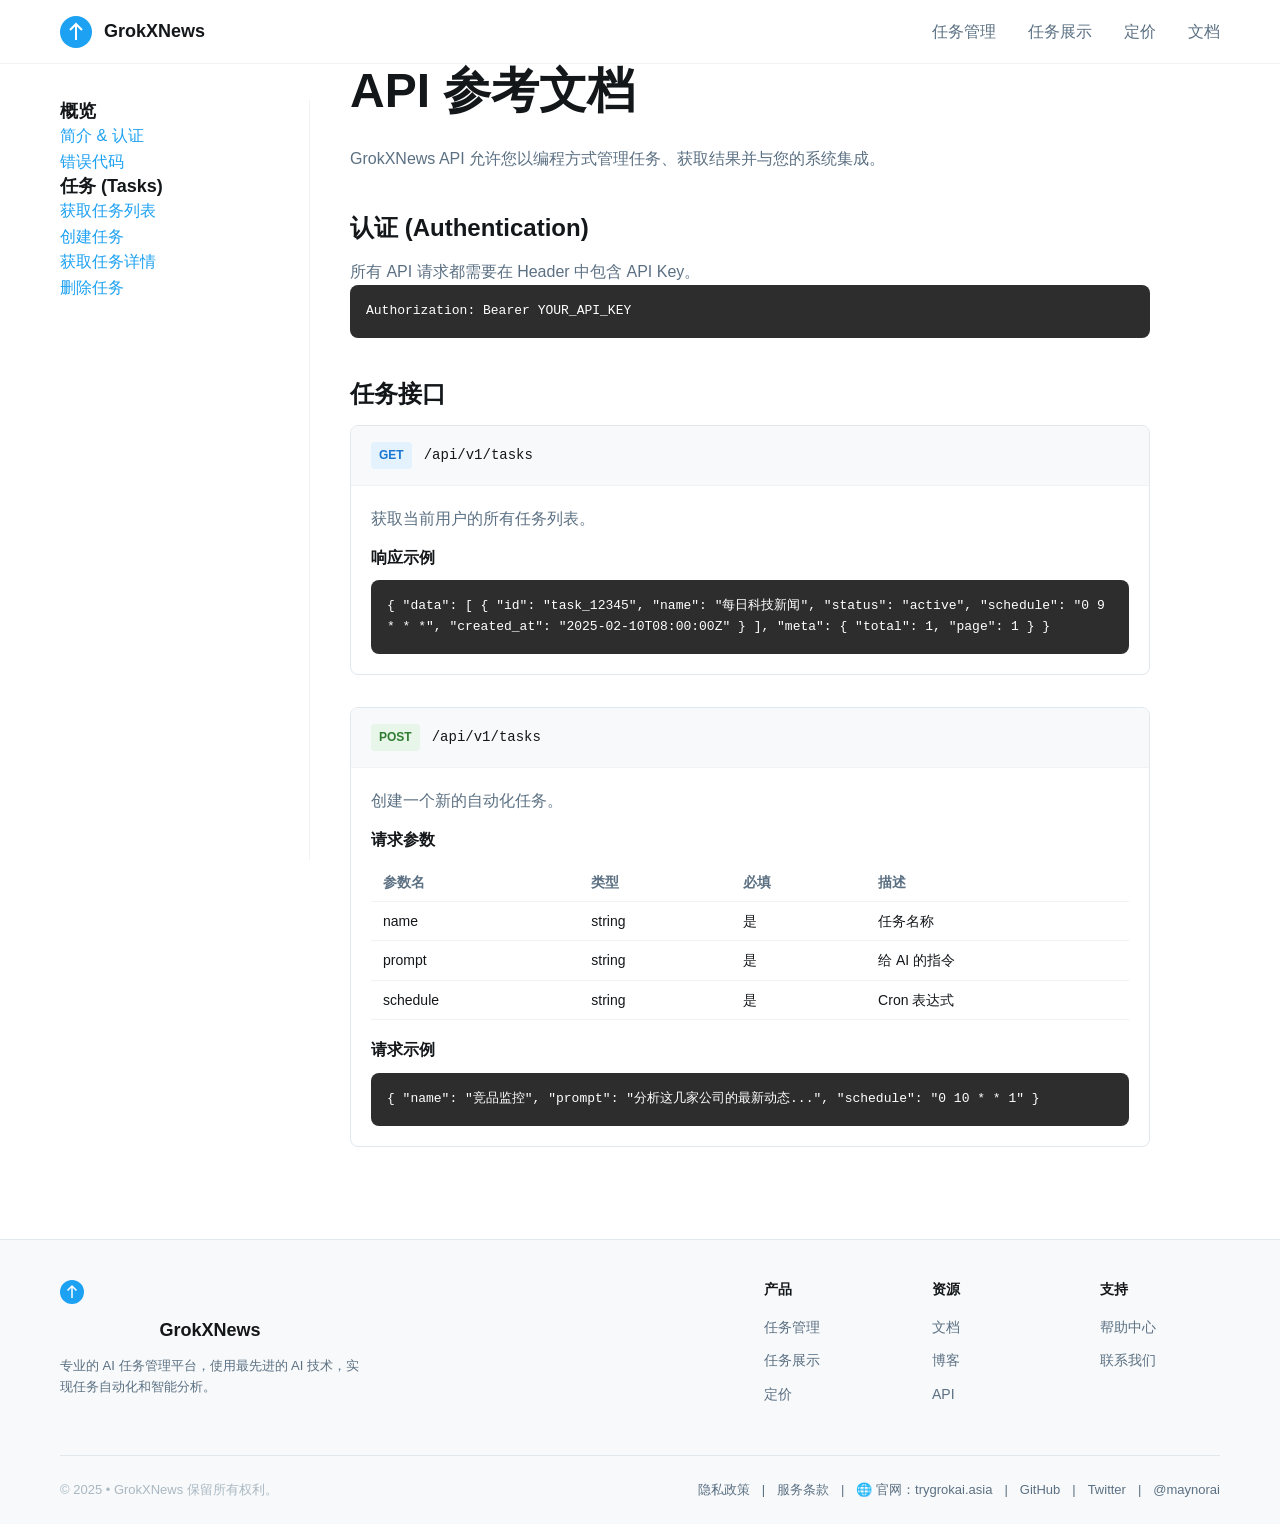
==== commit 449e1b52: "Rename site from Grok TaskPro to GrokXNews Replace all occurrences of "Grok TaskPro" and "GrokTask" " ====
--- a/zh/api-docs.html
+++ b/zh/api-docs.html
@@ -3,8 +3,8 @@
 <head>
     <meta charset="UTF-8">
     <meta name="viewport" content="width=device-width, initial-scale=1.0">
-    <meta name="description" content="API 文档 - Grok TaskPro">
-    <title>API 文档 | Grok TaskPro</title>
+    <meta name="description" content="API 文档 - GrokXNews">
+    <title>API 文档 | GrokXNews</title>
     <link rel="icon" type="image/svg+xml" href="/favicon.svg">
     <link rel="stylesheet" href="../styles.css">
     <style>
@@ -126,7 +126,7 @@
                         <circle cx="16" cy="16" r="16" fill="#1DA1F2"/>
                         <path d="M16 8v16M10 14l6-6 6 6" stroke="white" stroke-width="2" stroke-cap="round"/>
                     </svg>
-                    <span class="logo-text">Grok TaskPro</span>
+                    <span class="logo-text">GrokXNews</span>
                 </div>
             </a>
             <button class="menu-btn" aria-label="菜单">
@@ -169,7 +169,7 @@
 
                 <div class="api-content">
                     <h1>API 参考文档</h1>
-                    <p>Grok TaskPro API 允许您以编程方式管理任务、获取结果并与您的系统集成。</p>
+                    <p>GrokXNews API 允许您以编程方式管理任务、获取结果并与您的系统集成。</p>
 
                     <h2>认证 (Authentication)</h2>
                     <p>所有 API 请求都需要在 Header 中包含 API Key。</p>
@@ -273,7 +273,7 @@
                         <circle cx="16" cy="16" r="16" fill="#1DA1F2"/>
                         <path d="M16 8v16M10 14l6-6 6 6" stroke="white" stroke-width="2" stroke-cap="round"/>
                     </svg>
-                    <span>Grok TaskPro</span>
+                    <span>GrokXNews</span>
                     <p>专业的 AI 任务管理平台，使用最先进的 AI 技术，实现任务自动化和智能分析。</p>
                 </div>
 
@@ -307,7 +307,7 @@
             </div>
 
             <div class="footer-bottom">
-                <p>© 2025 • Grok TaskPro 保留所有权利。</p>
+                <p>© 2025 • GrokXNews 保留所有权利。</p>
                 <div class="footer-bottom-links">
                     <a href="https://trygrokai.asia/privacy-policy">隐私政策</a>
                     <span>|</span>
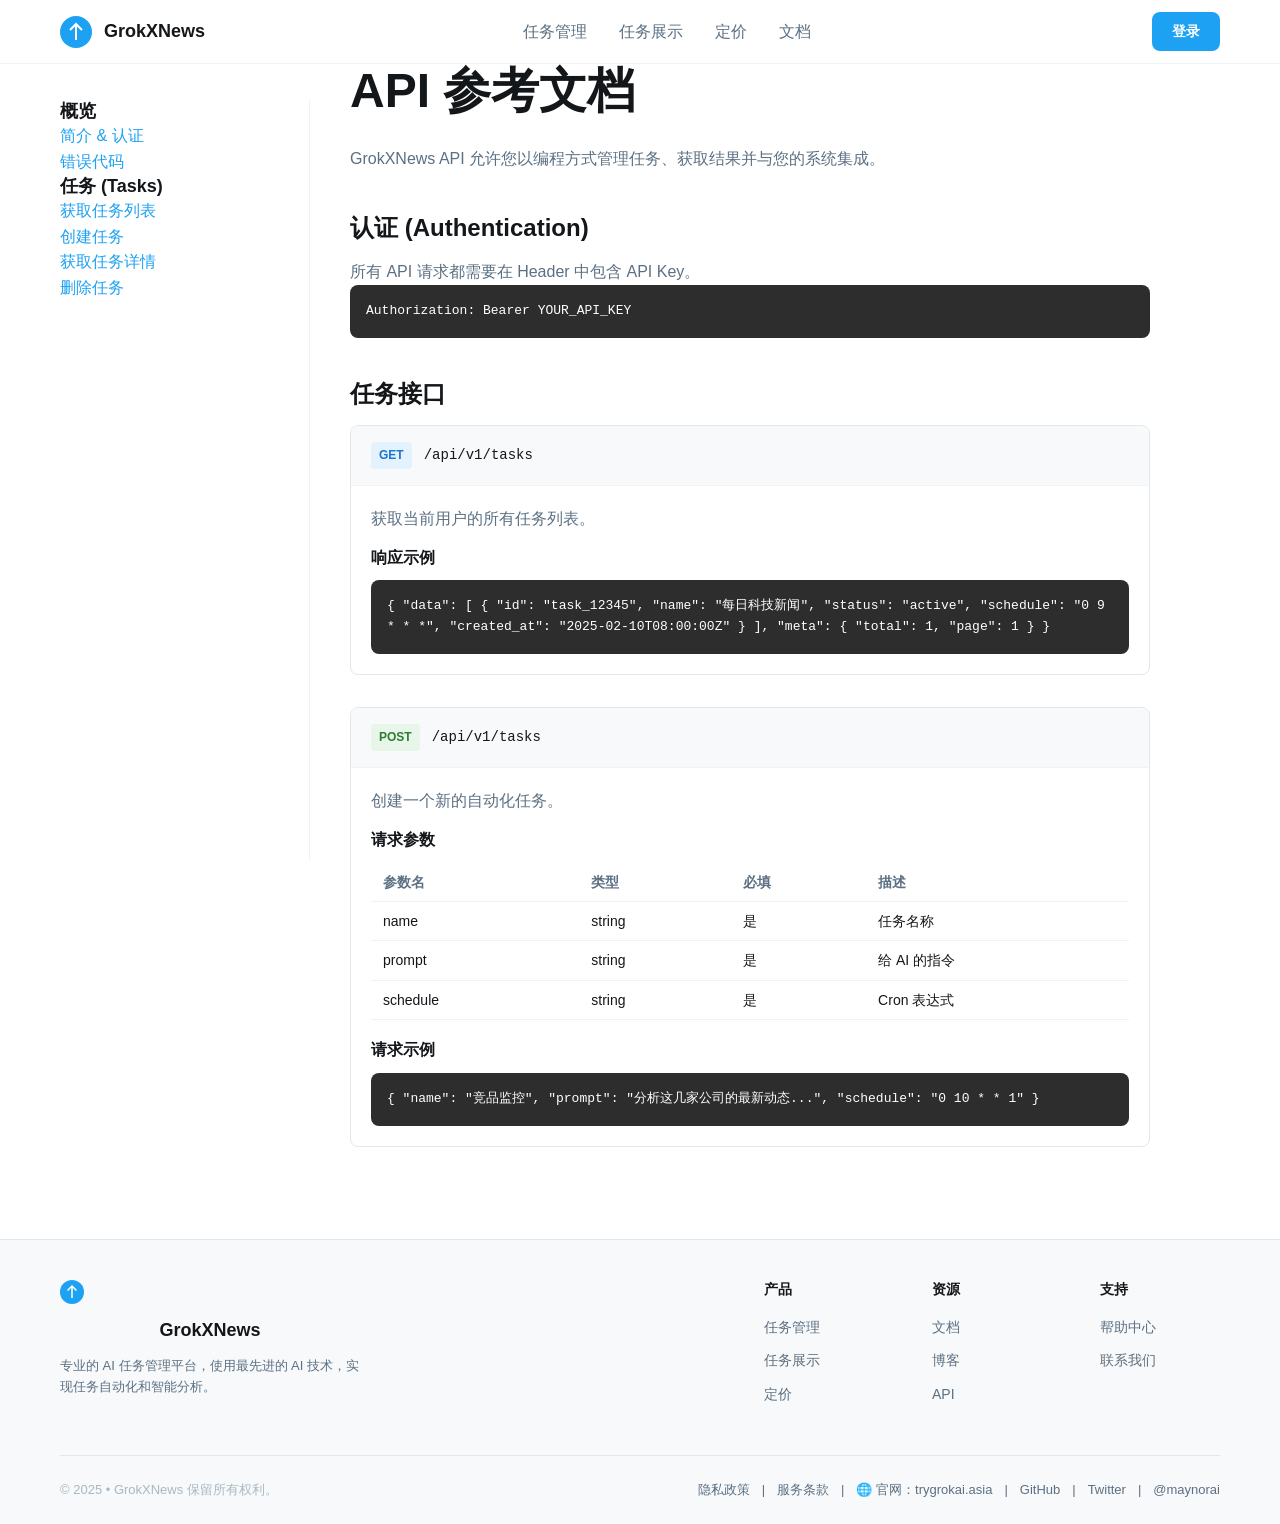
==== commit c1d1f0c8: "Add login button to header navigation Add a "登录" (Login) button to the top-right corner of the heade" ====
--- a/zh/api-docs.html
+++ b/zh/api-docs.html
@@ -142,6 +142,9 @@
                     <li><a href="/zh/docs.html" class="nav-link">文档</a></li>
                 </ul>
             </nav>
+            <div class="header-auth">
+                <a href="/zh/signin.html" class="btn-login">登录</a>
+            </div>
         </div>
     </header>
 
--- a/styles.css
+++ b/styles.css
@@ -295,6 +295,32 @@
     color: var(--primary-color);
 }
 
+/* ===== Header Auth Buttons ===== */
+.header-auth {
+    display: flex;
+    align-items: center;
+    gap: 12px;
+    margin-left: 24px;
+}
+
+.btn-login {
+    padding: 8px 20px;
+    font-size: 14px;
+    font-weight: 600;
+    color: white;
+    background-color: var(--primary-color);
+    border: none;
+    border-radius: var(--radius-md);
+    cursor: pointer;
+    transition: background-color 0.2s;
+    text-decoration: none;
+}
+
+.btn-login:hover {
+    background-color: var(--primary-dark);
+    color: white;
+}
+
 /* ===== Hero Section ===== */
 .hero {
     padding-top: calc(var(--header-height) + 60px);
@@ -1750,6 +1776,10 @@
         display: block;
     }
 
+    .header-auth {
+        margin-left: 0;
+    }
+
     .nav-list {
         flex-direction: column;
         gap: 16px;
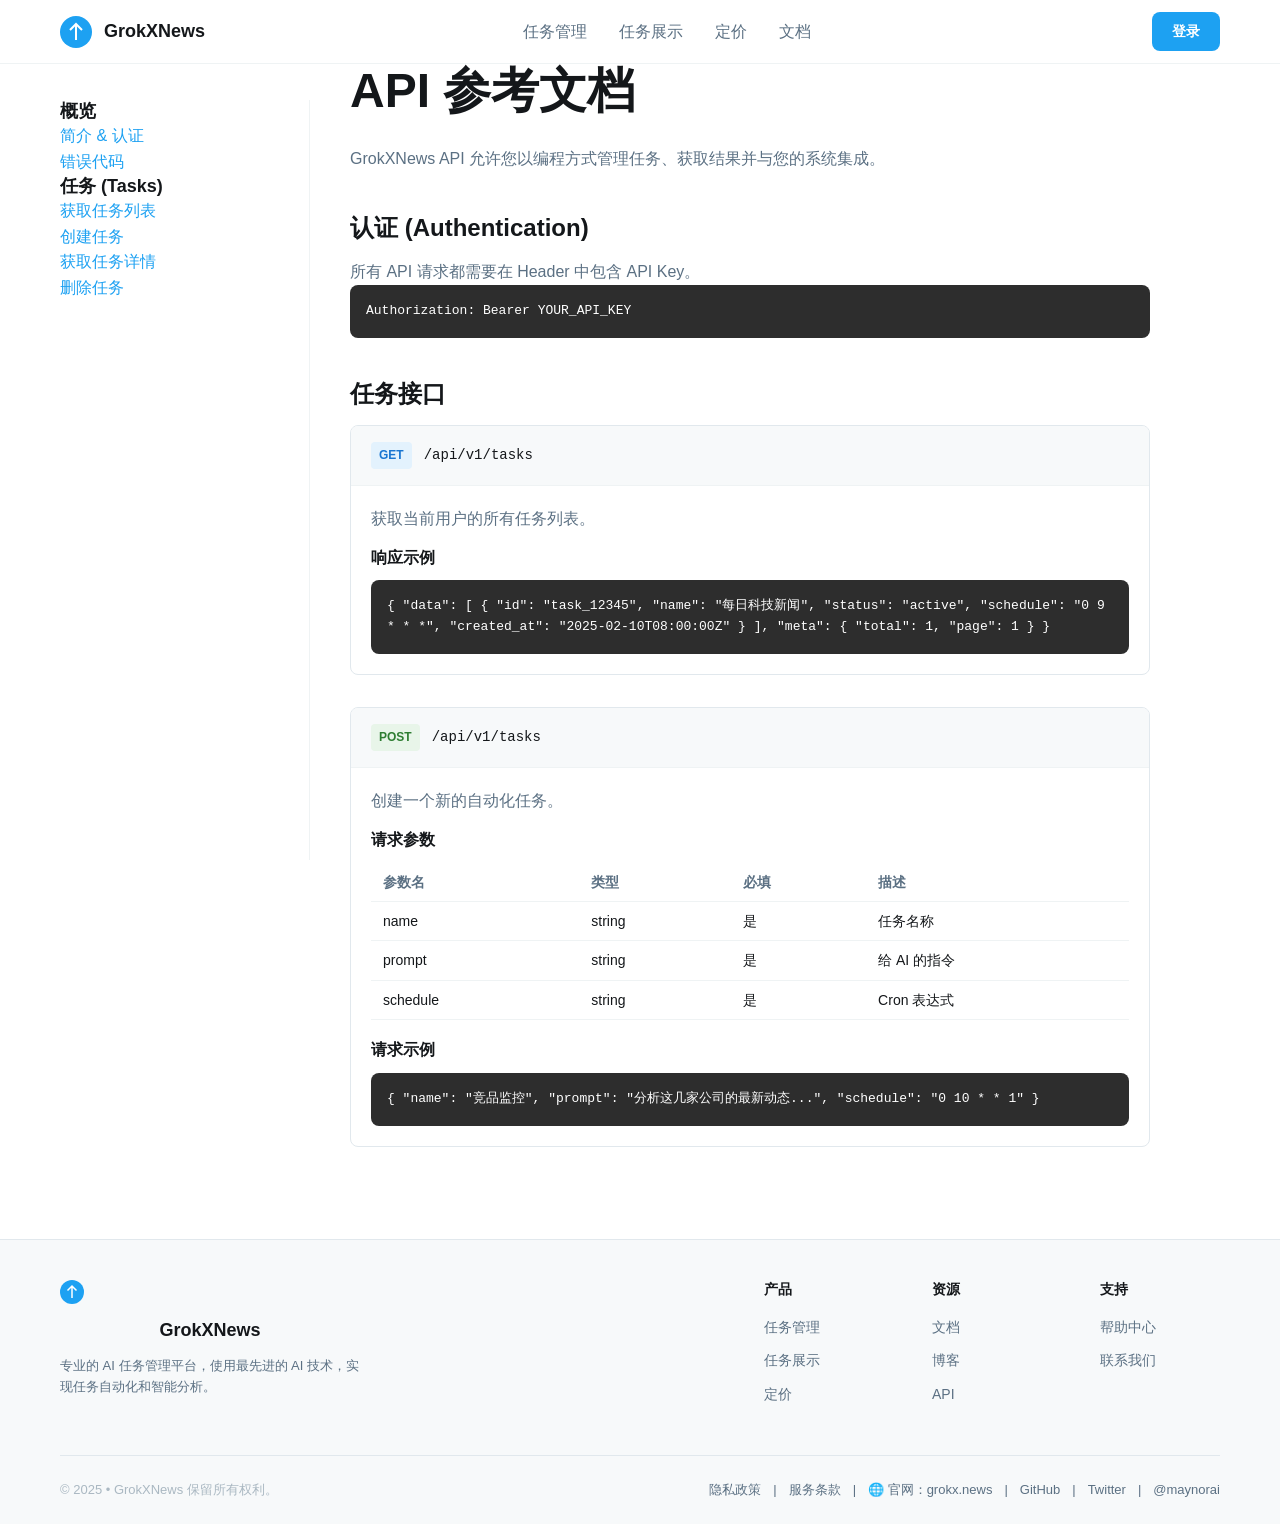
==== commit fe151f5a: "Fix all button handlers and replace trygrokai.asia with grokx.news - Fix edit/history buttons: chang" ====
--- a/zh/api-docs.html
+++ b/zh/api-docs.html
@@ -312,11 +312,11 @@
             <div class="footer-bottom">
                 <p>© 2025 • GrokXNews 保留所有权利。</p>
                 <div class="footer-bottom-links">
-                    <a href="https://trygrokai.asia/privacy-policy">隐私政策</a>
-                    <span>|</span>
-                    <a href="https://trygrokai.asia/terms-of-service">服务条款</a>
-                    <span>|</span>
-                    <a href="https://trygrokai.asia/">🌐 官网：trygrokai.asia</a>
+                    <a href="https://grokx.news/privacy-policy">隐私政策</a>
+                    <span>|</span>
+                    <a href="https://grokx.news/terms-of-service">服务条款</a>
+                    <span>|</span>
+                    <a href="https://grokx.news/">🌐 官网：grokx.news</a>
                     <span>|</span>
                     <a href="https://github.com/xianyu110/grok-task" target="_blank">GitHub</a>
                     <span>|</span>
